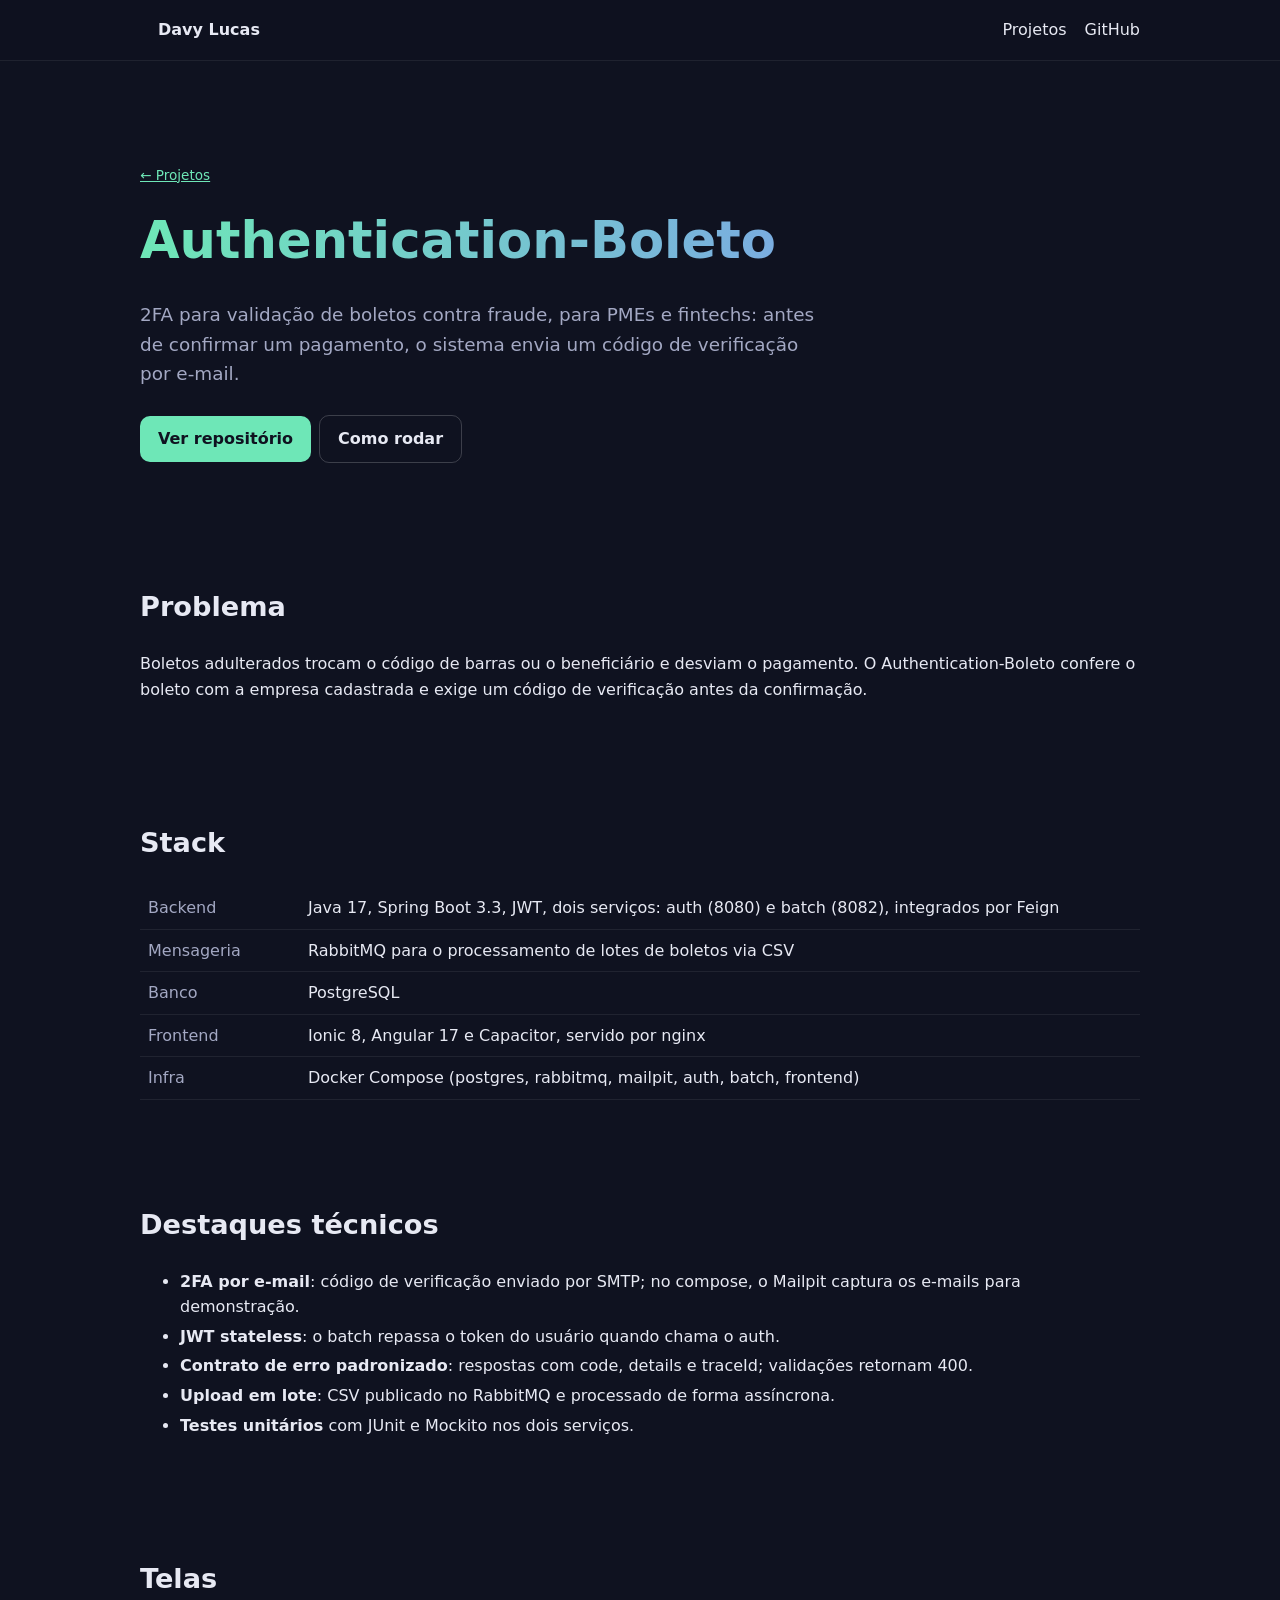
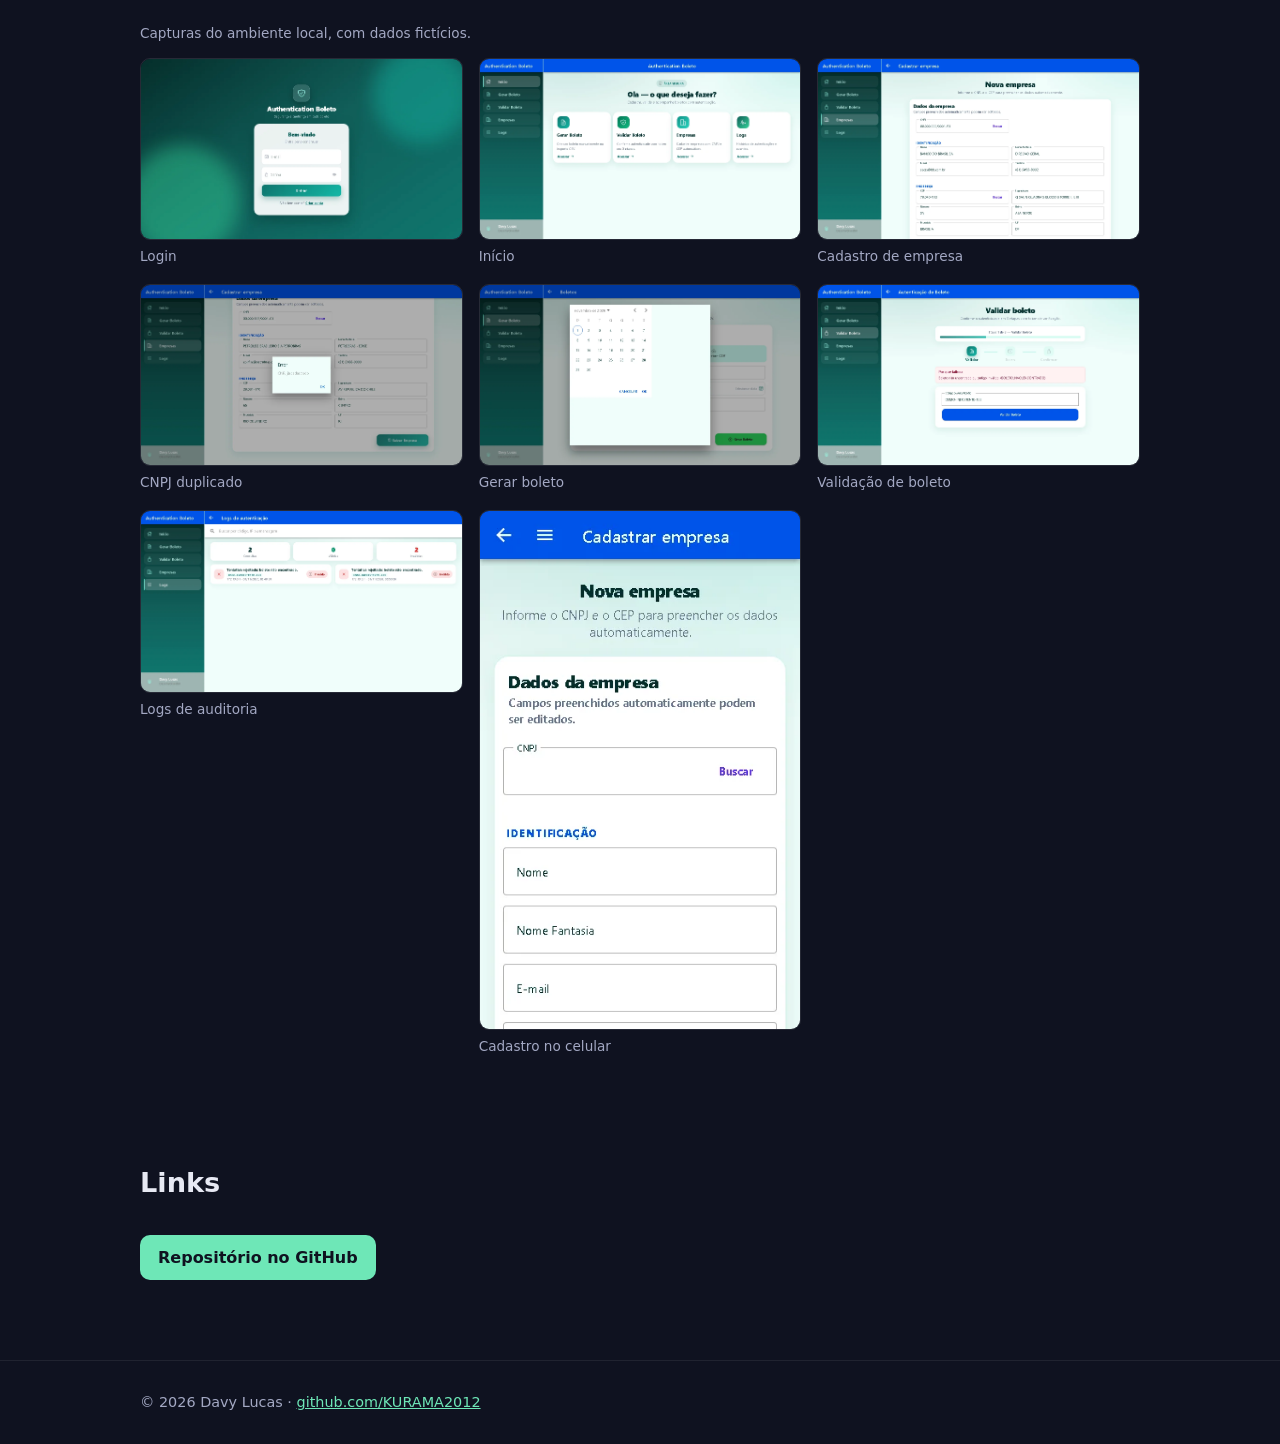
==== authentication-boleto.html @ f78a1e2e "feat: adiciona projeto Authentication-Boleto ao portfólio" ====
<!doctype html><html lang="pt-BR"><head><meta charset="utf-8"><meta name="viewport" content="width=device-width,initial-scale=1"><title>Authentication-Boleto — Davy Lucas</title><meta name="description" content="2FA para validação de boletos"><link rel="stylesheet" href="assets/style.css"></head><body><header class="nav"><div class="wrap"><a class="brand" href="index.html">Davy Lucas</a><nav><a href="index.html#projetos">Projetos</a><a href="https://github.com/KURAMA2012" target="_blank" rel="noopener">GitHub</a></nav></div></header><main class="wrap">
<div class="hero"><p class="note"><a href="index.html">← Projetos</a></p><h1 class="grad">Authentication-Boleto</h1>
<p class="lead">2FA para validação de boletos contra fraude, para PMEs e fintechs: antes de confirmar um pagamento, o sistema envia um código de verificação por e-mail.</p>
<a class="btn" href="https://github.com/KURAMA2012/Authentication-Boleto" target="_blank" rel="noopener">Ver repositório</a><a class="btn ghost" href="https://github.com/KURAMA2012/Authentication-Boleto#-como-rodar-docker" target="_blank" rel="noopener">Como rodar</a></div>
<section><h2>Problema</h2><p>Boletos adulterados trocam o código de barras ou o beneficiário e desviam o pagamento. O Authentication-Boleto confere o boleto com a empresa cadastrada e exige um código de verificação antes da confirmação.</p></section>
<section><h2>Stack</h2><table>
<tr><td>Backend</td><td>Java 17, Spring Boot 3.3, JWT, dois serviços: auth (8080) e batch (8082), integrados por Feign</td></tr>
<tr><td>Mensageria</td><td>RabbitMQ para o processamento de lotes de boletos via CSV</td></tr>
<tr><td>Banco</td><td>PostgreSQL</td></tr>
<tr><td>Frontend</td><td>Ionic 8, Angular 17 e Capacitor, servido por nginx</td></tr>
<tr><td>Infra</td><td>Docker Compose (postgres, rabbitmq, mailpit, auth, batch, frontend)</td></tr></table></section>
<section><h2>Destaques técnicos</h2><ul class="feat">
<li><b>2FA por e-mail</b>: código de verificação enviado por SMTP; no compose, o Mailpit captura os e-mails para demonstração.</li>
<li><b>JWT stateless</b>: o batch repassa o token do usuário quando chama o auth.</li>
<li><b>Contrato de erro padronizado</b>: respostas com code, details e traceId; validações retornam 400.</li>
<li><b>Upload em lote</b>: CSV publicado no RabbitMQ e processado de forma assíncrona.</li>
<li><b>Testes unitários</b> com JUnit e Mockito nos dois serviços.</li></ul></section>
<section><h2>Telas</h2><p class="note">Capturas do ambiente local, com dados fictícios.</p><div class="shots"><figure class="shot"><a href="assets/img/authentication-boleto/01-login.webp" target="_blank"><img src="assets/img/authentication-boleto/01-login.webp" alt="Tela de login do Authentication-Boleto" loading="lazy"></a><figcaption>Login</figcaption></figure><figure class="shot"><a href="assets/img/authentication-boleto/02-home.webp" target="_blank"><img src="assets/img/authentication-boleto/02-home.webp" alt="Tela inicial com atalhos para empresas, boletos e logs" loading="lazy"></a><figcaption>Início</figcaption></figure><figure class="shot"><a href="assets/img/authentication-boleto/03-cadastro-empresa.webp" target="_blank"><img src="assets/img/authentication-boleto/03-cadastro-empresa.webp" alt="Cadastro de empresa com busca de dados pelo CNPJ" loading="lazy"></a><figcaption>Cadastro de empresa</figcaption></figure><figure class="shot"><a href="assets/img/authentication-boleto/04-cnpj-duplicado.webp" target="_blank"><img src="assets/img/authentication-boleto/04-cnpj-duplicado.webp" alt="Aviso de CNPJ já cadastrado no cadastro de empresa" loading="lazy"></a><figcaption>CNPJ duplicado</figcaption></figure><figure class="shot"><a href="assets/img/authentication-boleto/05-gerar-boleto.webp" target="_blank"><img src="assets/img/authentication-boleto/05-gerar-boleto.webp" alt="Formulário de geração de boleto" loading="lazy"></a><figcaption>Gerar boleto</figcaption></figure><figure class="shot"><a href="assets/img/authentication-boleto/06-validacao-boleto.webp" target="_blank"><img src="assets/img/authentication-boleto/06-validacao-boleto.webp" alt="Validação de boleto pelo código de autenticação" loading="lazy"></a><figcaption>Validação de boleto</figcaption></figure><figure class="shot"><a href="assets/img/authentication-boleto/07-logs.webp" target="_blank"><img src="assets/img/authentication-boleto/07-logs.webp" alt="Tela de logs com tentativas válidas e inválidas" loading="lazy"></a><figcaption>Logs de auditoria</figcaption></figure><figure class="shot"><a href="assets/img/authentication-boleto/08-mobile-cadastro-empresa.webp" target="_blank"><img src="assets/img/authentication-boleto/08-mobile-cadastro-empresa.webp" alt="Cadastro de empresa na versão para celular" loading="lazy"></a><figcaption>Cadastro no celular</figcaption></figure></div></section>
<section><h2>Links</h2><a class="btn" href="https://github.com/KURAMA2012/Authentication-Boleto" target="_blank" rel="noopener">Repositório no GitHub</a></section></main><footer><div class="wrap">© <span id="y"></span> Davy Lucas · <a href="https://github.com/KURAMA2012">github.com/KURAMA2012</a></div></footer><script>document.getElementById("y").textContent=new Date().getFullYear()</script></body></html>
---- assets/style.css ----
:root{--bg:#0f1220;--card:#181c2f;--txt:#e7e9f3;--mut:#a3a8c3;--acc:#6ee7b7;--acc2:#818cf8;--r:14px}
*{box-sizing:border-box}body{margin:0;font-family:system-ui,-apple-system,"Segoe UI",Roboto,sans-serif;background:var(--bg);color:var(--txt);line-height:1.6}
a{color:var(--acc)}.wrap{max-width:1040px;margin:0 auto;padding:0 20px}
header.nav{position:sticky;top:0;background:#0f1220e6;backdrop-filter:blur(6px);border-bottom:1px solid #ffffff12;z-index:5}
header.nav .wrap{display:flex;justify-content:space-between;align-items:center;height:60px}header.nav a{color:var(--txt);text-decoration:none;margin-left:18px}
.brand{font-weight:700}.hero{padding:90px 0 60px}.hero h1{font-size:clamp(2rem,5vw,3.2rem);margin:0 0 10px}
.grad{background:linear-gradient(90deg,var(--acc),var(--acc2));-webkit-background-clip:text;color:transparent}
.lead{color:var(--mut);font-size:1.15rem;max-width:680px}.btn{display:inline-block;padding:10px 18px;border-radius:10px;background:var(--acc);color:#0f1220;font-weight:600;text-decoration:none;margin:8px 8px 0 0}
.btn.ghost{background:transparent;color:var(--txt);border:1px solid #ffffff30}
section{padding:40px 0}h2{font-size:1.7rem}.grid{display:grid;grid-template-columns:repeat(auto-fit,minmax(300px,1fr));gap:22px}
.card{background:var(--card);border:1px solid #ffffff10;border-radius:var(--r);padding:24px}.card h3{margin-top:0}
.tags{display:flex;flex-wrap:wrap;gap:6px;margin:12px 0}.tags span{font-size:.8rem;background:#ffffff0f;border:1px solid #ffffff1a;padding:3px 9px;border-radius:99px;color:var(--mut)}
ul.feat li{margin:4px 0}.ph{border:2px dashed #ffffff40;border-radius:var(--r);min-height:200px;display:flex;align-items:center;justify-content:center;color:var(--mut);text-align:center;padding:16px}
.shots{display:grid;grid-template-columns:repeat(auto-fit,minmax(260px,1fr));gap:16px}
footer{border-top:1px solid #ffffff12;padding:30px 0;color:var(--mut);font-size:.9rem;margin-top:40px}
table{border-collapse:collapse;width:100%}td{padding:8px;border-bottom:1px solid #ffffff12;vertical-align:top}td:first-child{color:var(--mut);width:160px}
.note{font-size:.85rem;color:var(--mut)}
.shot{margin:0}.shot img{width:100%;border-radius:10px;border:1px solid #ffffff1a;display:block;max-height:520px;object-fit:cover;object-position:top}.shot figcaption{color:var(--mut);font-size:.85rem;margin-top:6px}.thumb{width:100%;aspect-ratio:16/9;object-fit:cover;object-position:top left;border-radius:10px;margin-bottom:14px}
.grid.single{grid-template-columns:minmax(0,640px)}
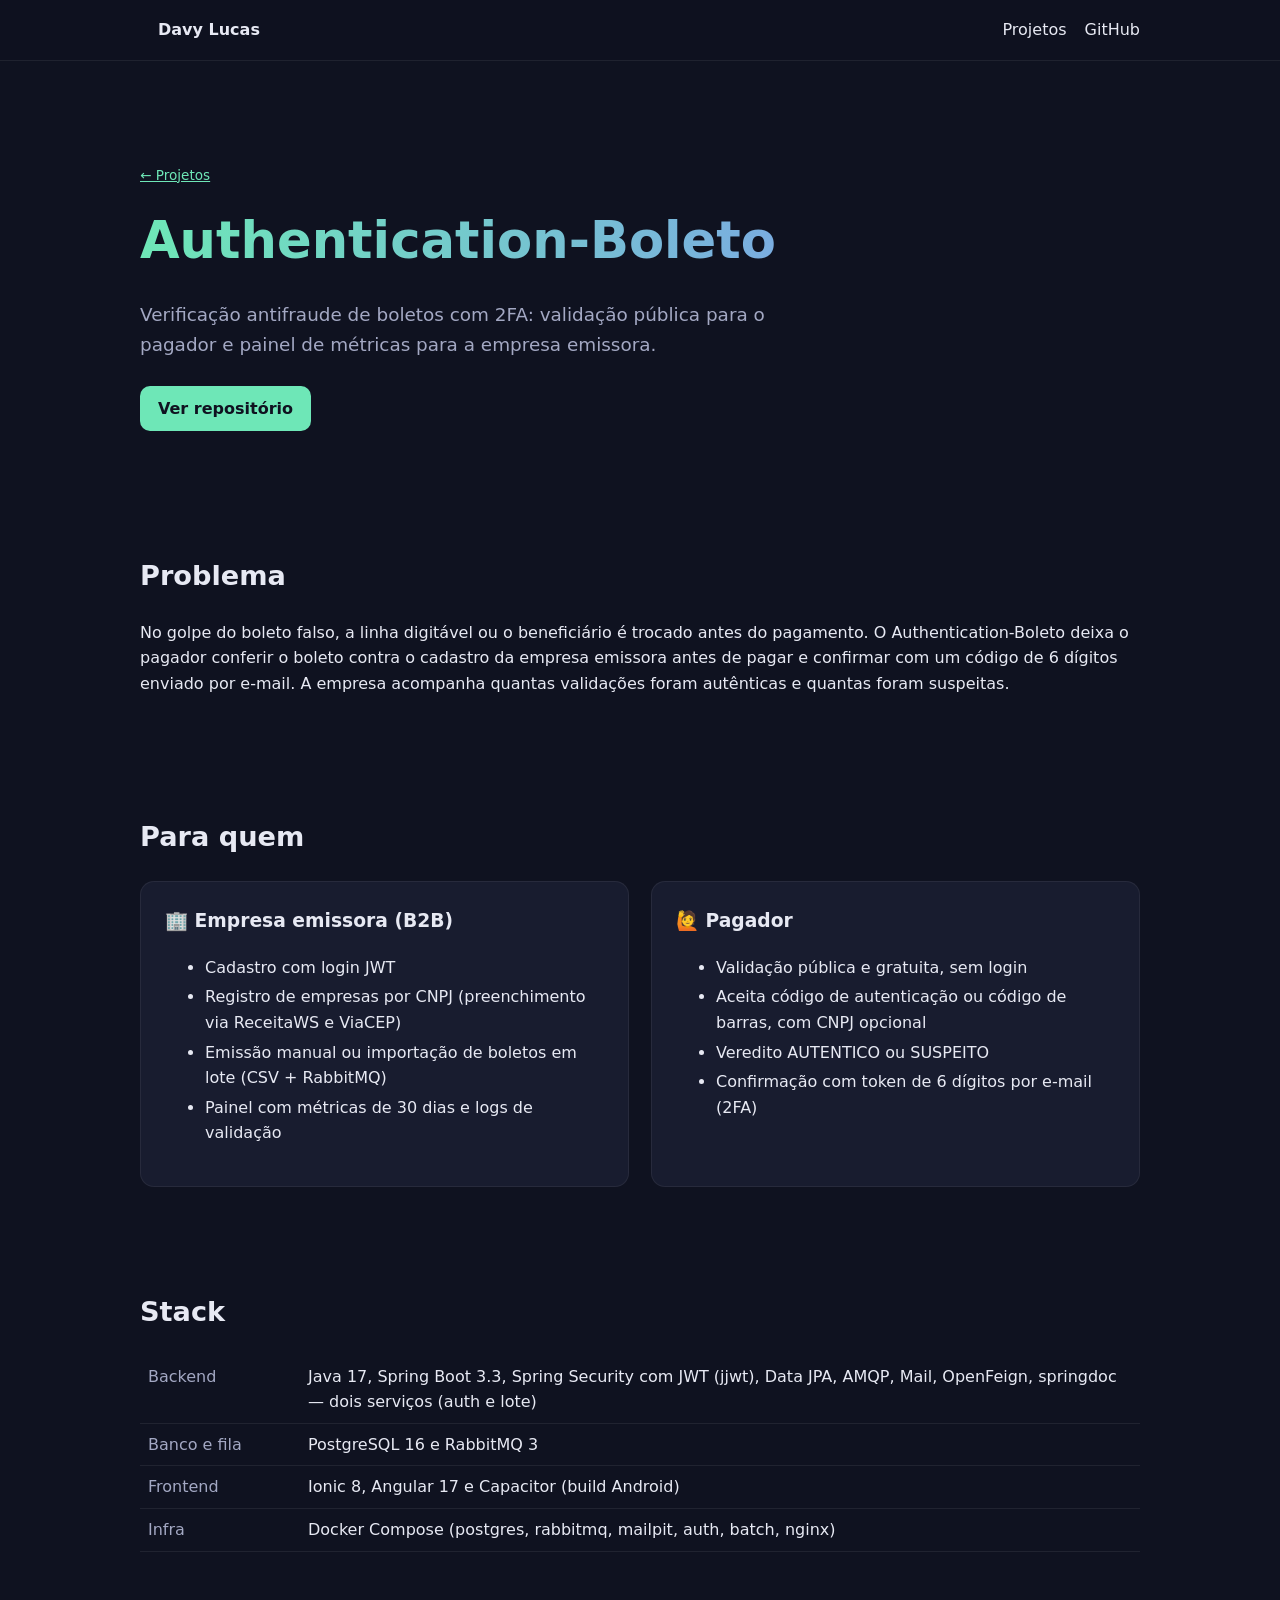
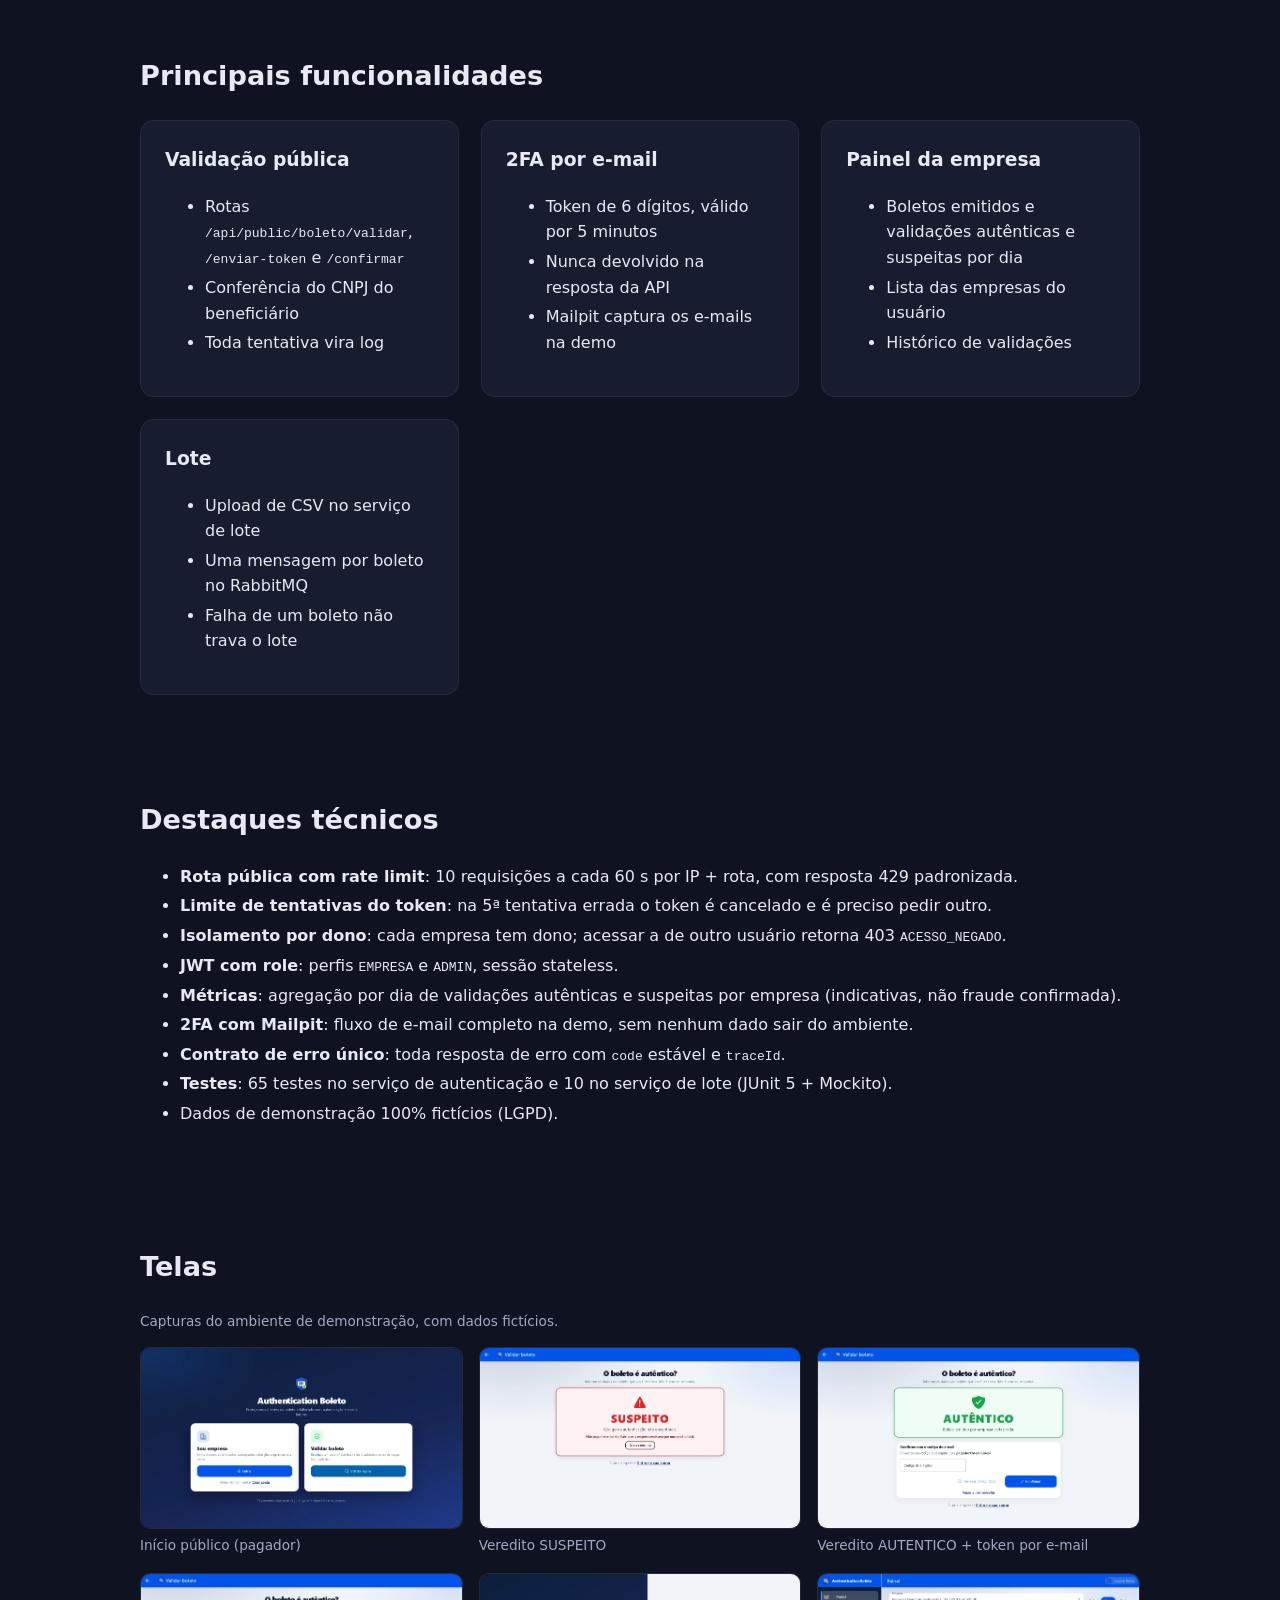
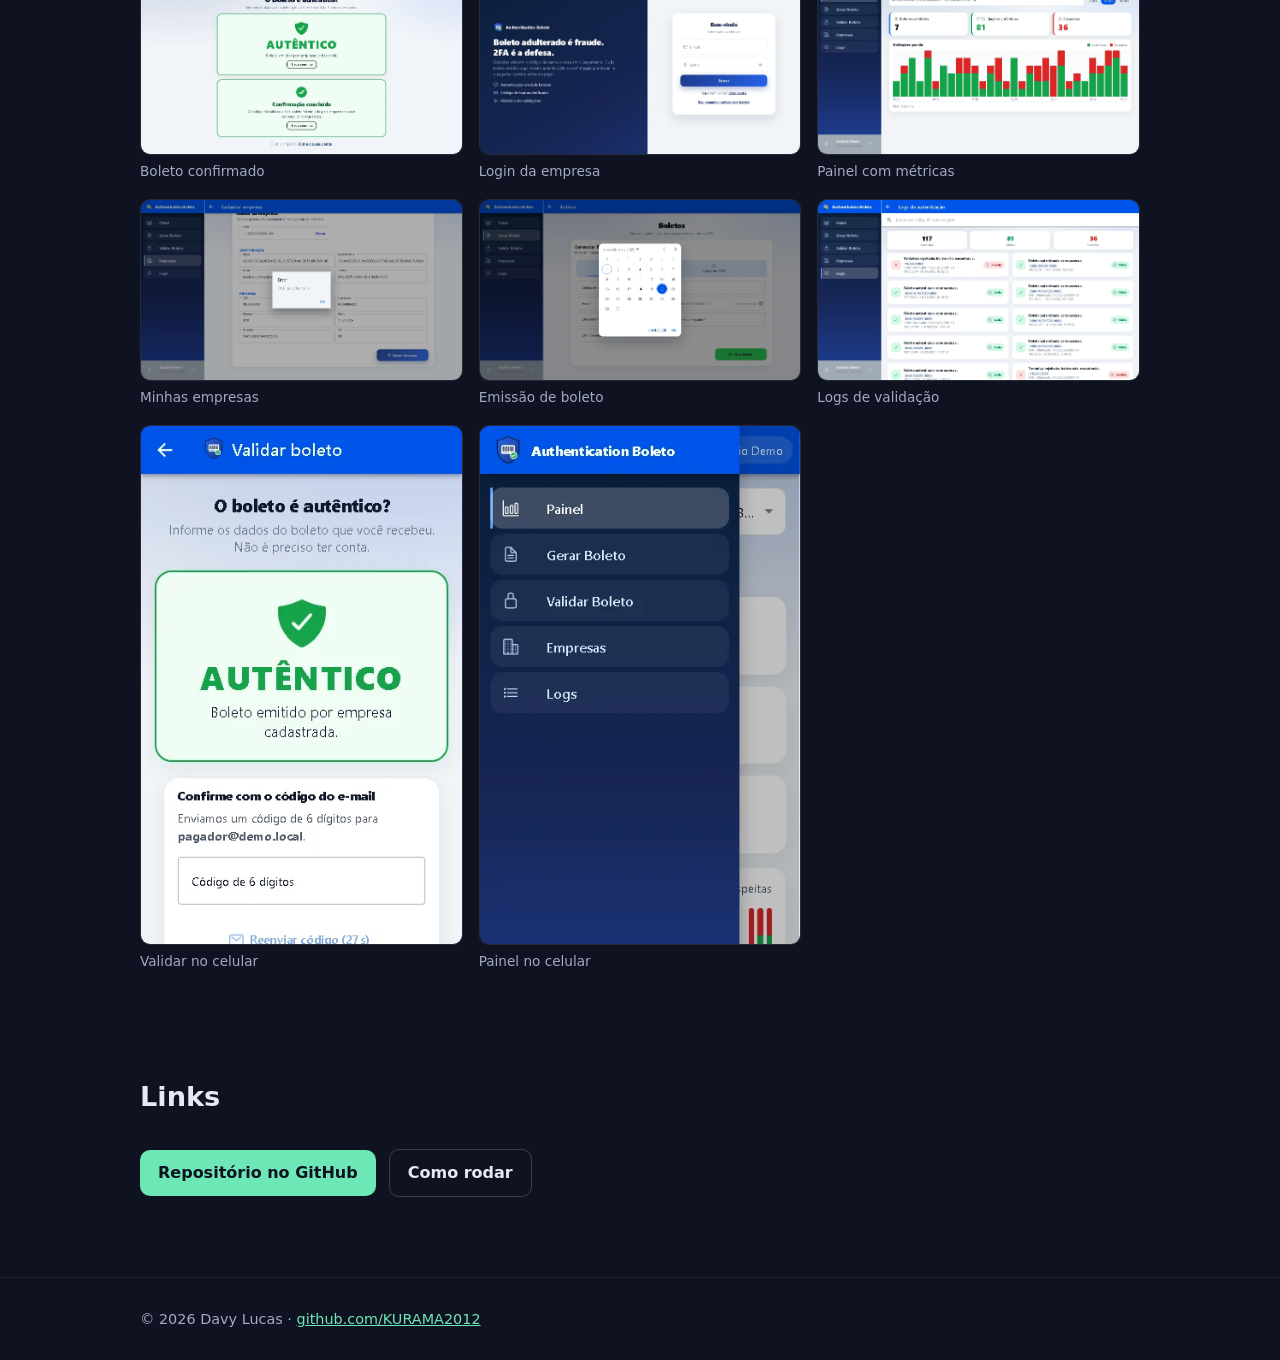
==== commit 784c44ed: "feat: atualiza projeto Authentication-Boleto com personas, destaques técnicos e 11 telas" ====
--- a/authentication-boleto.html
+++ b/authentication-boleto.html
@@ -1,19 +1,31 @@
-<!doctype html><html lang="pt-BR"><head><meta charset="utf-8"><meta name="viewport" content="width=device-width,initial-scale=1"><title>Authentication-Boleto — Davy Lucas</title><meta name="description" content="2FA para validação de boletos"><link rel="stylesheet" href="assets/style.css"></head><body><header class="nav"><div class="wrap"><a class="brand" href="index.html">Davy Lucas</a><nav><a href="index.html#projetos">Projetos</a><a href="https://github.com/KURAMA2012" target="_blank" rel="noopener">GitHub</a></nav></div></header><main class="wrap">
+<!doctype html><html lang="pt-BR"><head><meta charset="utf-8"><meta name="viewport" content="width=device-width,initial-scale=1"><title>Authentication-Boleto — Davy Lucas</title><meta name="description" content="Verificação antifraude de boletos com 2FA"><link rel="stylesheet" href="assets/style.css"></head><body><header class="nav"><div class="wrap"><a class="brand" href="index.html">Davy Lucas</a><nav><a href="index.html#projetos">Projetos</a><a href="https://github.com/KURAMA2012" target="_blank" rel="noopener">GitHub</a></nav></div></header><main class="wrap">
 <div class="hero"><p class="note"><a href="index.html">← Projetos</a></p><h1 class="grad">Authentication-Boleto</h1>
-<p class="lead">2FA para validação de boletos contra fraude, para PMEs e fintechs: antes de confirmar um pagamento, o sistema envia um código de verificação por e-mail.</p>
-<a class="btn" href="https://github.com/KURAMA2012/Authentication-Boleto" target="_blank" rel="noopener">Ver repositório</a><a class="btn ghost" href="https://github.com/KURAMA2012/Authentication-Boleto#-como-rodar-docker" target="_blank" rel="noopener">Como rodar</a></div>
-<section><h2>Problema</h2><p>Boletos adulterados trocam o código de barras ou o beneficiário e desviam o pagamento. O Authentication-Boleto confere o boleto com a empresa cadastrada e exige um código de verificação antes da confirmação.</p></section>
+<p class="lead">Verificação antifraude de boletos com 2FA: validação pública para o pagador e painel de métricas para a empresa emissora.</p>
+<a class="btn" href="https://github.com/KURAMA2012/Authentication-Boleto" target="_blank" rel="noopener">Ver repositório</a></div>
+<section><h2>Problema</h2><p>No golpe do boleto falso, a linha digitável ou o beneficiário é trocado antes do pagamento. O Authentication-Boleto deixa o pagador conferir o boleto contra o cadastro da empresa emissora antes de pagar e confirmar com um código de 6 dígitos enviado por e-mail. A empresa acompanha quantas validações foram autênticas e quantas foram suspeitas.</p></section>
+<section><h2>Para quem</h2><div class="grid">
+<div class="card"><h3>🏢 Empresa emissora (B2B)</h3><ul class="feat"><li>Cadastro com login JWT</li><li>Registro de empresas por CNPJ (preenchimento via ReceitaWS e ViaCEP)</li><li>Emissão manual ou importação de boletos em lote (CSV + RabbitMQ)</li><li>Painel com métricas de 30 dias e logs de validação</li></ul></div>
+<div class="card"><h3>🙋 Pagador</h3><ul class="feat"><li>Validação pública e gratuita, sem login</li><li>Aceita código de autenticação ou código de barras, com CNPJ opcional</li><li>Veredito AUTENTICO ou SUSPEITO</li><li>Confirmação com token de 6 dígitos por e-mail (2FA)</li></ul></div>
+</div></section>
 <section><h2>Stack</h2><table>
-<tr><td>Backend</td><td>Java 17, Spring Boot 3.3, JWT, dois serviços: auth (8080) e batch (8082), integrados por Feign</td></tr>
-<tr><td>Mensageria</td><td>RabbitMQ para o processamento de lotes de boletos via CSV</td></tr>
-<tr><td>Banco</td><td>PostgreSQL</td></tr>
-<tr><td>Frontend</td><td>Ionic 8, Angular 17 e Capacitor, servido por nginx</td></tr>
-<tr><td>Infra</td><td>Docker Compose (postgres, rabbitmq, mailpit, auth, batch, frontend)</td></tr></table></section>
+<tr><td>Backend</td><td>Java 17, Spring Boot 3.3, Spring Security com JWT (jjwt), Data JPA, AMQP, Mail, OpenFeign, springdoc — dois serviços (auth e lote)</td></tr>
+<tr><td>Banco e fila</td><td>PostgreSQL 16 e RabbitMQ 3</td></tr>
+<tr><td>Frontend</td><td>Ionic 8, Angular 17 e Capacitor (build Android)</td></tr>
+<tr><td>Infra</td><td>Docker Compose (postgres, rabbitmq, mailpit, auth, batch, nginx)</td></tr></table></section>
+<section><h2>Principais funcionalidades</h2><div class="grid">
+<div class="card"><h3>Validação pública</h3><ul class="feat"><li>Rotas <code>/api/public/boleto/validar</code>, <code>/enviar-token</code> e <code>/confirmar</code></li><li>Conferência do CNPJ do beneficiário</li><li>Toda tentativa vira log</li></ul></div>
+<div class="card"><h3>2FA por e-mail</h3><ul class="feat"><li>Token de 6 dígitos, válido por 5 minutos</li><li>Nunca devolvido na resposta da API</li><li>Mailpit captura os e-mails na demo</li></ul></div>
+<div class="card"><h3>Painel da empresa</h3><ul class="feat"><li>Boletos emitidos e validações autênticas e suspeitas por dia</li><li>Lista das empresas do usuário</li><li>Histórico de validações</li></ul></div>
+<div class="card"><h3>Lote</h3><ul class="feat"><li>Upload de CSV no serviço de lote</li><li>Uma mensagem por boleto no RabbitMQ</li><li>Falha de um boleto não trava o lote</li></ul></div>
+</div></section>
 <section><h2>Destaques técnicos</h2><ul class="feat">
-<li><b>2FA por e-mail</b>: código de verificação enviado por SMTP; no compose, o Mailpit captura os e-mails para demonstração.</li>
-<li><b>JWT stateless</b>: o batch repassa o token do usuário quando chama o auth.</li>
-<li><b>Contrato de erro padronizado</b>: respostas com code, details e traceId; validações retornam 400.</li>
-<li><b>Upload em lote</b>: CSV publicado no RabbitMQ e processado de forma assíncrona.</li>
-<li><b>Testes unitários</b> com JUnit e Mockito nos dois serviços.</li></ul></section>
-<section><h2>Telas</h2><p class="note">Capturas do ambiente local, com dados fictícios.</p><div class="shots"><figure class="shot"><a href="assets/img/authentication-boleto/01-login.webp" target="_blank"><img src="assets/img/authentication-boleto/01-login.webp" alt="Tela de login do Authentication-Boleto" loading="lazy"></a><figcaption>Login</figcaption></figure><figure class="shot"><a href="assets/img/authentication-boleto/02-home.webp" target="_blank"><img src="assets/img/authentication-boleto/02-home.webp" alt="Tela inicial com atalhos para empresas, boletos e logs" loading="lazy"></a><figcaption>Início</figcaption></figure><figure class="shot"><a href="assets/img/authentication-boleto/03-cadastro-empresa.webp" target="_blank"><img src="assets/img/authentication-boleto/03-cadastro-empresa.webp" alt="Cadastro de empresa com busca de dados pelo CNPJ" loading="lazy"></a><figcaption>Cadastro de empresa</figcaption></figure><figure class="shot"><a href="assets/img/authentication-boleto/04-cnpj-duplicado.webp" target="_blank"><img src="assets/img/authentication-boleto/04-cnpj-duplicado.webp" alt="Aviso de CNPJ já cadastrado no cadastro de empresa" loading="lazy"></a><figcaption>CNPJ duplicado</figcaption></figure><figure class="shot"><a href="assets/img/authentication-boleto/05-gerar-boleto.webp" target="_blank"><img src="assets/img/authentication-boleto/05-gerar-boleto.webp" alt="Formulário de geração de boleto" loading="lazy"></a><figcaption>Gerar boleto</figcaption></figure><figure class="shot"><a href="assets/img/authentication-boleto/06-validacao-boleto.webp" target="_blank"><img src="assets/img/authentication-boleto/06-validacao-boleto.webp" alt="Validação de boleto pelo código de autenticação" loading="lazy"></a><figcaption>Validação de boleto</figcaption></figure><figure class="shot"><a href="assets/img/authentication-boleto/07-logs.webp" target="_blank"><img src="assets/img/authentication-boleto/07-logs.webp" alt="Tela de logs com tentativas válidas e inválidas" loading="lazy"></a><figcaption>Logs de auditoria</figcaption></figure><figure class="shot"><a href="assets/img/authentication-boleto/08-mobile-cadastro-empresa.webp" target="_blank"><img src="assets/img/authentication-boleto/08-mobile-cadastro-empresa.webp" alt="Cadastro de empresa na versão para celular" loading="lazy"></a><figcaption>Cadastro no celular</figcaption></figure></div></section>
-<section><h2>Links</h2><a class="btn" href="https://github.com/KURAMA2012/Authentication-Boleto" target="_blank" rel="noopener">Repositório no GitHub</a></section></main><footer><div class="wrap">© <span id="y"></span> Davy Lucas · <a href="https://github.com/KURAMA2012">github.com/KURAMA2012</a></div></footer><script>document.getElementById("y").textContent=new Date().getFullYear()</script></body></html>
+<li><b>Rota pública com rate limit</b>: 10 requisições a cada 60 s por IP + rota, com resposta 429 padronizada.</li>
+<li><b>Limite de tentativas do token</b>: na 5ª tentativa errada o token é cancelado e é preciso pedir outro.</li>
+<li><b>Isolamento por dono</b>: cada empresa tem dono; acessar a de outro usuário retorna 403 <code>ACESSO_NEGADO</code>.</li>
+<li><b>JWT com role</b>: perfis <code>EMPRESA</code> e <code>ADMIN</code>, sessão stateless.</li>
+<li><b>Métricas</b>: agregação por dia de validações autênticas e suspeitas por empresa (indicativas, não fraude confirmada).</li>
+<li><b>2FA com Mailpit</b>: fluxo de e-mail completo na demo, sem nenhum dado sair do ambiente.</li>
+<li><b>Contrato de erro único</b>: toda resposta de erro com <code>code</code> estável e <code>traceId</code>.</li>
+<li><b>Testes</b>: 65 testes no serviço de autenticação e 10 no serviço de lote (JUnit 5 + Mockito).</li>
+<li>Dados de demonstração 100% fictícios (LGPD).</li></ul></section>
+<section><h2>Telas</h2><p class="note">Capturas do ambiente de demonstração, com dados fictícios.</p><div class="shots"><figure class="shot"><a href="assets/img/authentication-boleto/01-inicio-publico.webp" target="_blank"><img src="assets/img/authentication-boleto/01-inicio-publico.webp" alt="Tela inicial pública onde o pagador informa o código do boleto sem precisar de login" loading="lazy"></a><figcaption>Início público (pagador)</figcaption></figure><figure class="shot"><a href="assets/img/authentication-boleto/02-validar-suspeito.webp" target="_blank"><img src="assets/img/authentication-boleto/02-validar-suspeito.webp" alt="Resultado SUSPEITO ao validar um código de boleto inexistente" loading="lazy"></a><figcaption>Veredito SUSPEITO</figcaption></figure><figure class="shot"><a href="assets/img/authentication-boleto/03-validar-autentico-token.webp" target="_blank"><img src="assets/img/authentication-boleto/03-validar-autentico-token.webp" alt="Resultado AUTENTICO com aviso de token de 6 dígitos enviado por e-mail" loading="lazy"></a><figcaption>Veredito AUTENTICO + token por e-mail</figcaption></figure><figure class="shot"><a href="assets/img/authentication-boleto/04-validar-confirmado.webp" target="_blank"><img src="assets/img/authentication-boleto/04-validar-confirmado.webp" alt="Confirmação do boleto após digitar o token correto" loading="lazy"></a><figcaption>Boleto confirmado</figcaption></figure><figure class="shot"><a href="assets/img/authentication-boleto/05-login.webp" target="_blank"><img src="assets/img/authentication-boleto/05-login.webp" alt="Tela de login da empresa emissora" loading="lazy"></a><figcaption>Login da empresa</figcaption></figure><figure class="shot"><a href="assets/img/authentication-boleto/06-painel-empresa.webp" target="_blank"><img src="assets/img/authentication-boleto/06-painel-empresa.webp" alt="Painel da empresa com boletos emitidos e gráfico de validações autênticas e suspeitas em 30 dias" loading="lazy"></a><figcaption>Painel com métricas</figcaption></figure><figure class="shot"><a href="assets/img/authentication-boleto/07-empresas.webp" target="_blank"><img src="assets/img/authentication-boleto/07-empresas.webp" alt="Lista das empresas do usuário logado" loading="lazy"></a><figcaption>Minhas empresas</figcaption></figure><figure class="shot"><a href="assets/img/authentication-boleto/08-gerar-boleto.webp" target="_blank"><img src="assets/img/authentication-boleto/08-gerar-boleto.webp" alt="Formulário de emissão de boleto com dados fictícios" loading="lazy"></a><figcaption>Emissão de boleto</figcaption></figure><figure class="shot"><a href="assets/img/authentication-boleto/09-logs.webp" target="_blank"><img src="assets/img/authentication-boleto/09-logs.webp" alt="Histórico de validações com status válido ou inválido e CNPJ informado" loading="lazy"></a><figcaption>Logs de validação</figcaption></figure><figure class="shot"><a href="assets/img/authentication-boleto/10-mobile-validar.webp" target="_blank"><img src="assets/img/authentication-boleto/10-mobile-validar.webp" alt="Validação pública do boleto em tela de celular" loading="lazy"></a><figcaption>Validar no celular</figcaption></figure><figure class="shot"><a href="assets/img/authentication-boleto/11-mobile-painel.webp" target="_blank"><img src="assets/img/authentication-boleto/11-mobile-painel.webp" alt="Painel da empresa em tela de celular" loading="lazy"></a><figcaption>Painel no celular</figcaption></figure></div></section><section><h2>Links</h2><a class="btn" href="https://github.com/KURAMA2012/Authentication-Boleto" target="_blank" rel="noopener">Repositório no GitHub</a> <a class="btn ghost" href="https://github.com/KURAMA2012/Authentication-Boleto#-como-rodar-docker" target="_blank" rel="noopener">Como rodar</a></section></main><footer><div class="wrap">© <span id="y"></span> Davy Lucas · <a href="https://github.com/KURAMA2012">github.com/KURAMA2012</a></div></footer><script>document.getElementById("y").textContent=new Date().getFullYear()</script></body></html>
